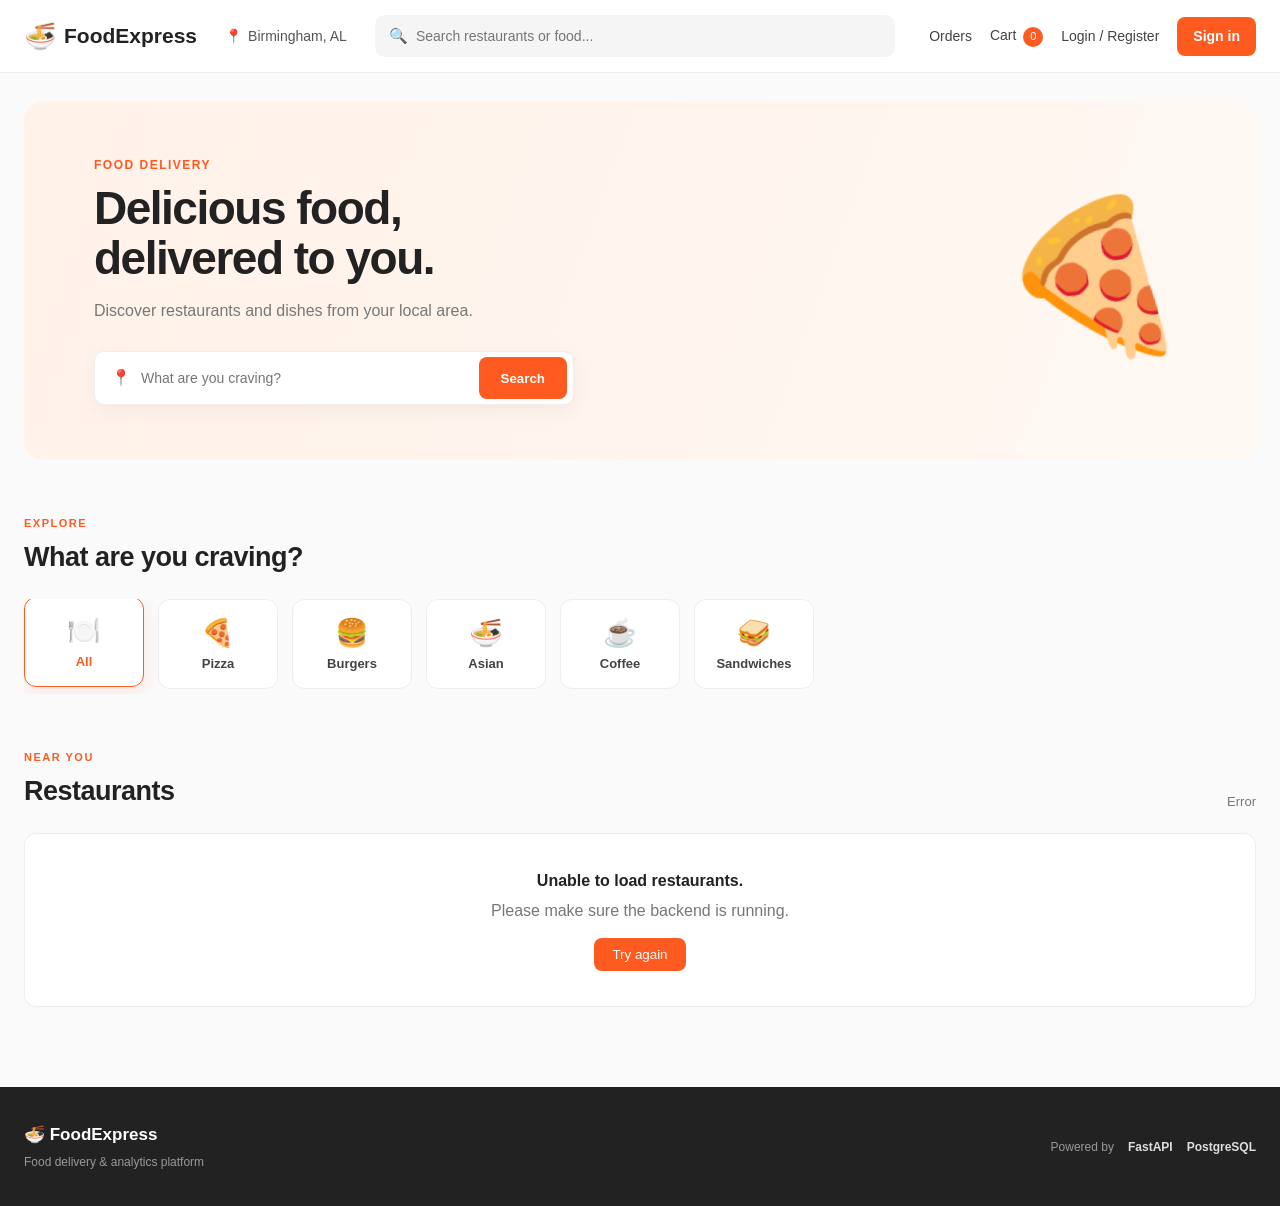
==== frontend/index.html @ 93ceeb9e "frontend(login,register)" ====
<!DOCTYPE html>
<html lang="en">
<head>
    <meta charset="UTF-8">
    <meta name="viewport" content="width=device-width, initial-scale=1.0">

    <title>FoodExpress</title>

    <link rel="stylesheet" href="css/style.css">
</head>

<body>

<header class="topbar">
    <div class="topbar-inner">

        <a href="/" class="logo">
            <span class="logo-icon">🍜</span>
            <span>FoodExpress</span>
        </a>

        <div class="location">
            <span>📍</span>
            <span>Birmingham, AL</span>
        </div>

        <div class="search-box">
            <span class="search-icon">🔍</span>
            <input
                id="searchInput"
                type="text"
                placeholder="Search restaurants or food..."
            >
        </div>

        <nav class="nav">
            <a href="#" class="nav-link">Orders</a>
            <a href="#" class="nav-link">Cart <span id="cartCount">0</span></a>
            <span id="authArea" class="auth-area"></span>
            <a href="#" class="login-button">Sign in</a>
        </nav>

    </div>
</header>


<main>

    <section class="hero">
        <div class="hero-content">
            <div>
                <p class="hero-label">FOOD DELIVERY</p>

                <h1>
                    Delicious food,<br>
                    delivered to you.
                </h1>

                <p class="hero-description">
                    Discover restaurants and dishes from your local area.
                </p>

                <div class="hero-search">
                    <span>📍</span>
                    <input
                        id="heroSearchInput"
                        type="text"
                        placeholder="What are you craving?"
                    >
                    <button id="heroSearchButton">Search</button>
                </div>
            </div>

            <div class="hero-decoration">
                🍕
            </div>
        </div>
    </section>


    <section class="categories-section">

        <div class="section-header">
            <div>
                <p class="section-eyebrow">EXPLORE</p>
                <h2>What are you craving?</h2>
            </div>
        </div>

        <div class="categories" id="categories">
            <button class="category active" data-category="all">
                <span>🍽️</span>
                <strong>All</strong>
            </button>

            <button class="category" data-category="pizza">
                <span>🍕</span>
                <strong>Pizza</strong>
            </button>

            <button class="category" data-category="burger">
                <span>🍔</span>
                <strong>Burgers</strong>
            </button>

            <button class="category" data-category="asian">
                <span>🍜</span>
                <strong>Asian</strong>
            </button>

            <button class="category" data-category="coffee">
                <span>☕</span>
                <strong>Coffee</strong>
            </button>

            <button class="category" data-category="sandwich">
                <span>🥪</span>
                <strong>Sandwiches</strong>
            </button>
        </div>

    </section>


    <section class="restaurants-section">

        <div class="section-header restaurants-header">

            <div>
                <p class="section-eyebrow">NEAR YOU</p>
                <h2>Restaurants</h2>
            </div>

            <div class="result-info" id="resultInfo">
                Loading...
            </div>

        </div>


        <div id="loading" class="loading">
            <div class="loading-spinner"></div>
            <p>Loading restaurants...</p>
        </div>


        <div
            id="error"
            class="error-message"
            style="display: none;"
        >
            <strong>Unable to load restaurants.</strong>
            <p>Please make sure the backend is running.</p>
            <button id="retryButton">Try again</button>
        </div>


        <div
            id="restaurants"
            class="restaurants-grid"
        ></div>

    </section>

</main>


<footer class="footer">

    <div class="footer-inner">

        <div>
            <div class="footer-logo">
                🍜 FoodExpress
            </div>

            <p>
                Food delivery & analytics platform
            </p>
        </div>

        <div class="footer-tech">
            <span>Powered by</span>
            <strong>FastAPI</strong>
            <strong>PostgreSQL</strong>
        </div>

    </div>

</footer>


<script src="js/app.js"></script>

</body>
</html>
---- frontend/css/style.css ----
* {
    box-sizing: border-box;
    margin: 0;
    padding: 0;
}

:root {
    --primary: #ff5a1f;
    --primary-dark: #e94b13;
    --text: #222222;
    --muted: #777777;
    --light: #f7f7f7;
    --border: #eeeeee;
    --white: #ffffff;
}

body {
    font-family:
        -apple-system,
        BlinkMacSystemFont,
        "Segoe UI",
        Roboto,
        Arial,
        sans-serif;

    background: #fafafa;
    color: var(--text);
    line-height: 1.5;
}


/* =========================
   TOP BAR
   ========================= */

.topbar {
    position: sticky;
    top: 0;
    z-index: 100;

    background: rgba(255, 255, 255, 0.97);
    border-bottom: 1px solid var(--border);
}

.topbar-inner {
    max-width: 1280px;
    height: 72px;

    margin: 0 auto;
    padding: 0 24px;

    display: flex;
    align-items: center;
    gap: 28px;
}

.logo {
    display: flex;
    align-items: center;
    gap: 8px;

    color: var(--text);
    text-decoration: none;

    font-size: 21px;
    font-weight: 800;

    white-space: nowrap;
}

.logo-icon {
    font-size: 26px;
}

.location {
    display: flex;
    align-items: center;
    gap: 6px;

    color: #555;
    font-size: 14px;

    white-space: nowrap;
}

.search-box {
    flex: 1;

    max-width: 520px;

    height: 42px;

    display: flex;
    align-items: center;
    gap: 8px;

    padding: 0 14px;

    background: #f5f5f5;
    border-radius: 10px;
}

.search-icon {
    font-size: 15px;
}

.search-box input {
    width: 100%;

    border: none;
    outline: none;

    background: transparent;

    font-size: 14px;
}

.nav {
    margin-left: auto;

    display: flex;
    align-items: center;
    gap: 18px;
}

.nav-link {
    color: #444;
    text-decoration: none;

    font-size: 14px;
    font-weight: 500;
}

.nav-link:hover {
    color: var(--primary);
}

#cartCount {
    display: inline-flex;

    min-width: 20px;
    height: 20px;

    align-items: center;
    justify-content: center;

    margin-left: 3px;

    background: var(--primary);
    color: white;

    border-radius: 50%;

    font-size: 11px;
}

.login-button {
    padding: 9px 16px;

    color: white;
    background: var(--primary);

    border-radius: 8px;

    text-decoration: none;

    font-size: 14px;
    font-weight: 600;
}


/* =========================
   HERO
   ========================= */

.hero {
    max-width: 1280px;

    margin: 28px auto 0;
    padding: 0 24px;
}

.hero-content {
    min-height: 330px;

    padding: 55px 70px;

    display: flex;
    align-items: center;
    justify-content: space-between;

    overflow: hidden;

    border-radius: 20px;

    background:
        linear-gradient(
            110deg,
            #fff2e9,
            #fff8f3
        );
}

.hero-label {
    margin-bottom: 10px;

    color: var(--primary);

    font-size: 12px;
    font-weight: 800;
    letter-spacing: 1.5px;
}

.hero h1 {
    font-size: 46px;
    line-height: 1.08;

    letter-spacing: -1.5px;
}

.hero-description {
    margin-top: 16px;

    color: var(--muted);

    font-size: 16px;
}

.hero-search {
    width: 480px;
    height: 54px;

    margin-top: 28px;

    display: flex;
    align-items: center;
    gap: 10px;

    padding: 5px 6px 5px 16px;

    background: white;

    border: 1px solid #eeeeee;
    border-radius: 10px;

    box-shadow: 0 6px 20px rgba(0, 0, 0, 0.05);
}

.hero-search input {
    flex: 1;

    border: none;
    outline: none;

    font-size: 14px;
}

.hero-search button {
    height: 42px;

    padding: 0 22px;

    border: none;
    border-radius: 8px;

    color: white;
    background: var(--primary);

    font-weight: 600;

    cursor: pointer;
}

.hero-search button:hover {
    background: var(--primary-dark);
}

.hero-decoration {
    font-size: 150px;

    transform: rotate(-8deg);

    opacity: 0.95;
}


/* =========================
   SECTIONS
   ========================= */

.categories-section,
.restaurants-section {
    max-width: 1280px;

    margin: 55px auto 0;
    padding: 0 24px;
}

.section-header {
    display: flex;
    align-items: flex-end;
    justify-content: space-between;

    margin-bottom: 22px;
}

.section-eyebrow {
    margin-bottom: 5px;

    color: var(--primary);

    font-size: 11px;
    font-weight: 800;

    letter-spacing: 1.5px;
}

.section-header h2 {
    font-size: 27px;
    letter-spacing: -0.5px;
}

.result-info {
    color: var(--muted);
    font-size: 13px;
}


/* =========================
   CATEGORIES
   ========================= */

.categories {
    display: flex;
    gap: 14px;

    overflow-x: auto;

    padding-bottom: 5px;
}

.category {
    min-width: 120px;

    padding: 17px 18px;

    display: flex;
    flex-direction: column;
    align-items: center;
    gap: 7px;

    background: white;

    border: 1px solid var(--border);
    border-radius: 12px;

    cursor: pointer;

    transition: 0.2s;
}

.category span {
    font-size: 27px;
}

.category strong {
    color: #444;

    font-size: 13px;
}

.category:hover,
.category.active {
    border-color: var(--primary);

    transform: translateY(-2px);

    box-shadow: 0 5px 18px rgba(255, 90, 31, 0.12);
}

.category.active strong {
    color: var(--primary);
}


/* =========================
   RESTAURANTS
   ========================= */

.restaurants-grid {
    display: grid;

    grid-template-columns:
        repeat(4, minmax(0, 1fr));

    gap: 20px;
}

.restaurant-card {
    overflow: hidden;

    background: white;

    border: 1px solid var(--border);
    border-radius: 14px;

    cursor: pointer;

    transition:
        transform 0.2s,
        box-shadow 0.2s;
}

.restaurant-card:hover {
    transform: translateY(-4px);

    box-shadow:
        0 10px 30px rgba(0, 0, 0, 0.08);
}

.restaurant-image {
    height: 170px;

    display: flex;
    align-items: center;
    justify-content: center;

    background:
        linear-gradient(
            135deg,
            #ffe3d3,
            #fff3eb
        );

    font-size: 70px;
}

.restaurant-content {
    padding: 17px;
}

.restaurant-name {
    margin-bottom: 7px;

    font-size: 17px;
    font-weight: 700;

    line-height: 1.25;

    display: -webkit-box;
    -webkit-line-clamp: 2;
    -webkit-box-orient: vertical;

    overflow: hidden;
}

.restaurant-category {
    min-height: 21px;

    margin-bottom: 10px;

    color: var(--muted);

    font-size: 12px;

    white-space: nowrap;
    overflow: hidden;
    text-overflow: ellipsis;
}

.restaurant-meta {
    display: flex;
    align-items: center;
    gap: 8px;

    font-size: 12px;
}

.rating {
    color: #e58b00;
    font-weight: 700;
}

.rating-count {
    color: #999;
}

.price {
    color: #555;
    font-weight: 600;
}

.restaurant-address {
    margin-top: 10px;

    color: #888;

    font-size: 11px;

    white-space: nowrap;
    overflow: hidden;
    text-overflow: ellipsis;
}


/* =========================
   LOADING
   ========================= */

.loading {
    min-height: 250px;

    display: flex;
    flex-direction: column;
    align-items: center;
    justify-content: center;

    color: var(--muted);
}

.loading-spinner {
    width: 32px;
    height: 32px;

    margin-bottom: 12px;

    border: 3px solid #eeeeee;
    border-top-color: var(--primary);

    border-radius: 50%;

    animation: spin 0.8s linear infinite;
}

@keyframes spin {
    to {
        transform: rotate(360deg);
    }
}


/* =========================
   ERROR
   ========================= */

.error-message {
    padding: 35px;

    text-align: center;

    background: white;

    border: 1px solid #eeeeee;
    border-radius: 12px;
}

.error-message strong {
    display: block;
    margin-bottom: 6px;
}

.error-message p {
    margin-bottom: 15px;

    color: var(--muted);
}

.error-message button {
    padding: 9px 18px;

    border: none;
    border-radius: 8px;

    color: white;
    background: var(--primary);

    cursor: pointer;
}


/* =========================
   FOOTER
   ========================= */

.footer {
    margin-top: 80px;

    padding: 35px 0;

    background: #222;

    color: white;
}

.footer-inner {
    max-width: 1280px;

    margin: 0 auto;
    padding: 0 24px;

    display: flex;
    justify-content: space-between;
    align-items: center;
}

.footer-logo {
    font-size: 17px;
    font-weight: 700;
}

.footer p {
    margin-top: 5px;

    color: #999;

    font-size: 12px;
}

.footer-tech {
    display: flex;
    align-items: center;
    gap: 14px;

    color: #999;

    font-size: 12px;
}

.footer-tech strong {
    color: #ddd;
}


/* =========================
   RESPONSIVE
   ========================= */

@media (max-width: 1050px) {

    .location {
        display: none;
    }

    .restaurants-grid {
        grid-template-columns:
            repeat(3, minmax(0, 1fr));
    }

    .hero-content {
        padding: 45px;
    }

    .hero-decoration {
        font-size: 110px;
    }
}


@media (max-width: 760px) {

    .topbar-inner {
        height: auto;

        padding-top: 14px;
        padding-bottom: 14px;

        flex-wrap: wrap;
    }

    .search-box {
        order: 3;

        flex-basis: 100%;
        max-width: none;
    }

    .nav-link {
        display: none;
    }

    .hero-content {
        min-height: 300px;

        padding: 35px 25px;
    }

    .hero h1 {
        font-size: 35px;
    }

    .hero-search {
        width: 100%;
    }

    .hero-decoration {
        display: none;
    }

    .restaurants-grid {
        grid-template-columns:
            repeat(2, minmax(0, 1fr));
    }
}


@media (max-width: 500px) {

    .restaurants-grid {
        grid-template-columns: 1fr;
    }

    .categories-section,
    .restaurants-section,
    .hero {
        padding-left: 16px;
        padding-right: 16px;
    }

    .hero-content {
        border-radius: 14px;
    }

    .section-header h2 {
        font-size: 23px;
    }
}

.auth-area {
    display: flex;
    align-items: center;
    gap: 12px;
}

.welcome-user {
    font-size: 14px;
    color: #444;
    font-weight: 600;
}

.logout-button {
    border: 1px solid #ddd;
    background: white;
    color: #444;
    padding: 7px 12px;
    border-radius: 6px;
    cursor: pointer;
    font-size: 14px;
}

.logout-button:hover {
    border-color: #ff5a1f;
    color: #ff5a1f;
}

@media (max-width: 700px) {
    .welcome-user {
        display: none;
    }
}
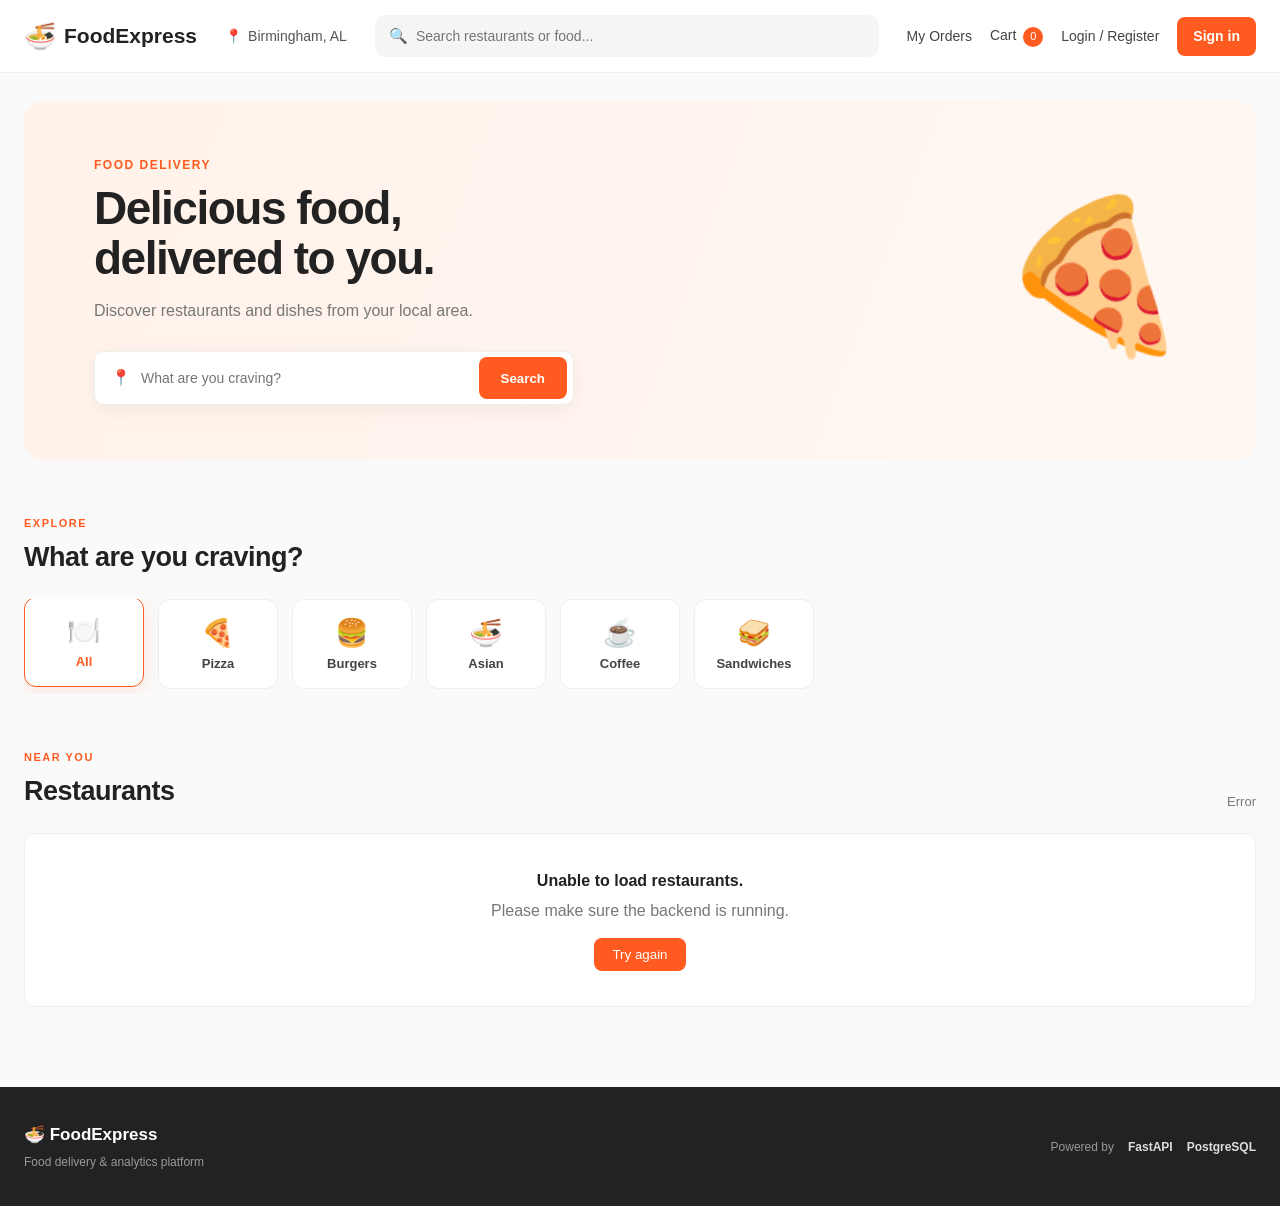
==== commit 9568ecf8: "My Order" ====
--- a/frontend/index.html
+++ b/frontend/index.html
@@ -34,10 +34,10 @@
         </div>
 
         <nav class="nav">
-            <a href="#" class="nav-link">Orders</a>
+            <a href="my-orders.html" class="nav-link">My Orders</a>
             <a href="#" class="nav-link">Cart <span id="cartCount">0</span></a>
             <span id="authArea" class="auth-area"></span>
-            <a href="#" class="login-button">Sign in</a>
+            <a href="auth.html" class="login-button">Sign in</a>
         </nav>
 
     </div>
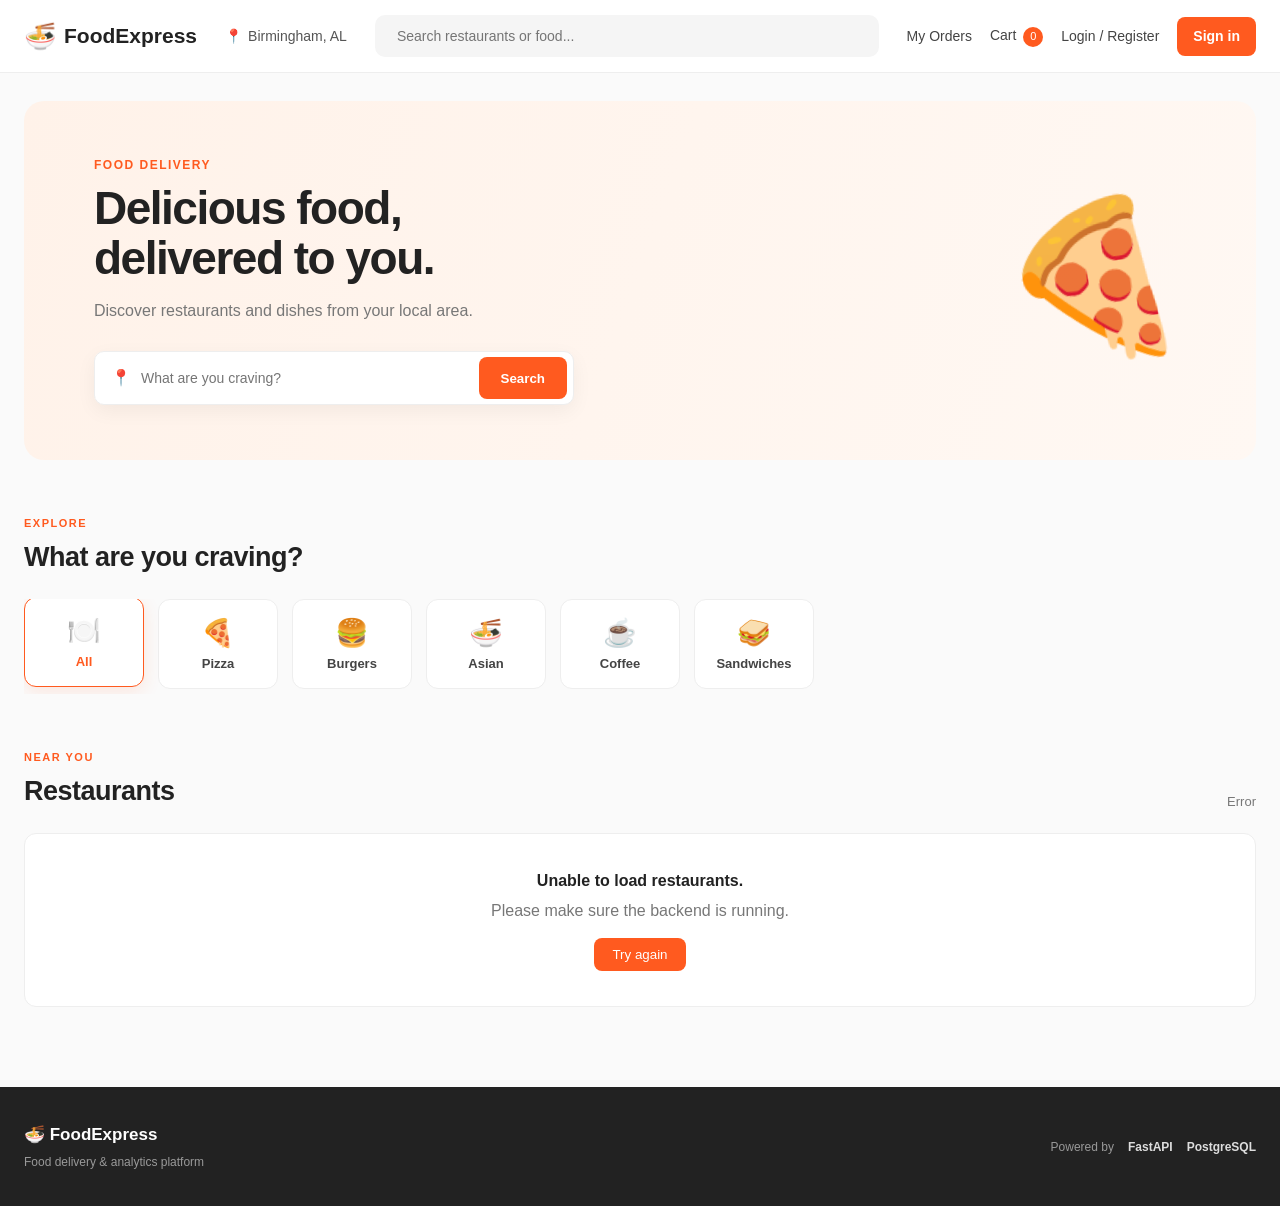
==== commit 3f9a5495: "finish" ====
--- a/frontend/index.html
+++ b/frontend/index.html
@@ -25,7 +25,7 @@
         </div>
 
         <div class="search-box">
-            <span class="search-icon">🔍</span>
+            <span class="search-icon"></span>
             <input
                 id="searchInput"
                 type="text"
--- a/frontend/css/style.css
+++ b/frontend/css/style.css
@@ -435,6 +435,13 @@
     font-size: 70px;
 }
 
+.restaurant-image img {
+    width: 100%;
+    height: 100%;
+    object-fit: cover;
+    display: block;
+}
+
 .restaurant-content {
     padding: 17px;
 }
